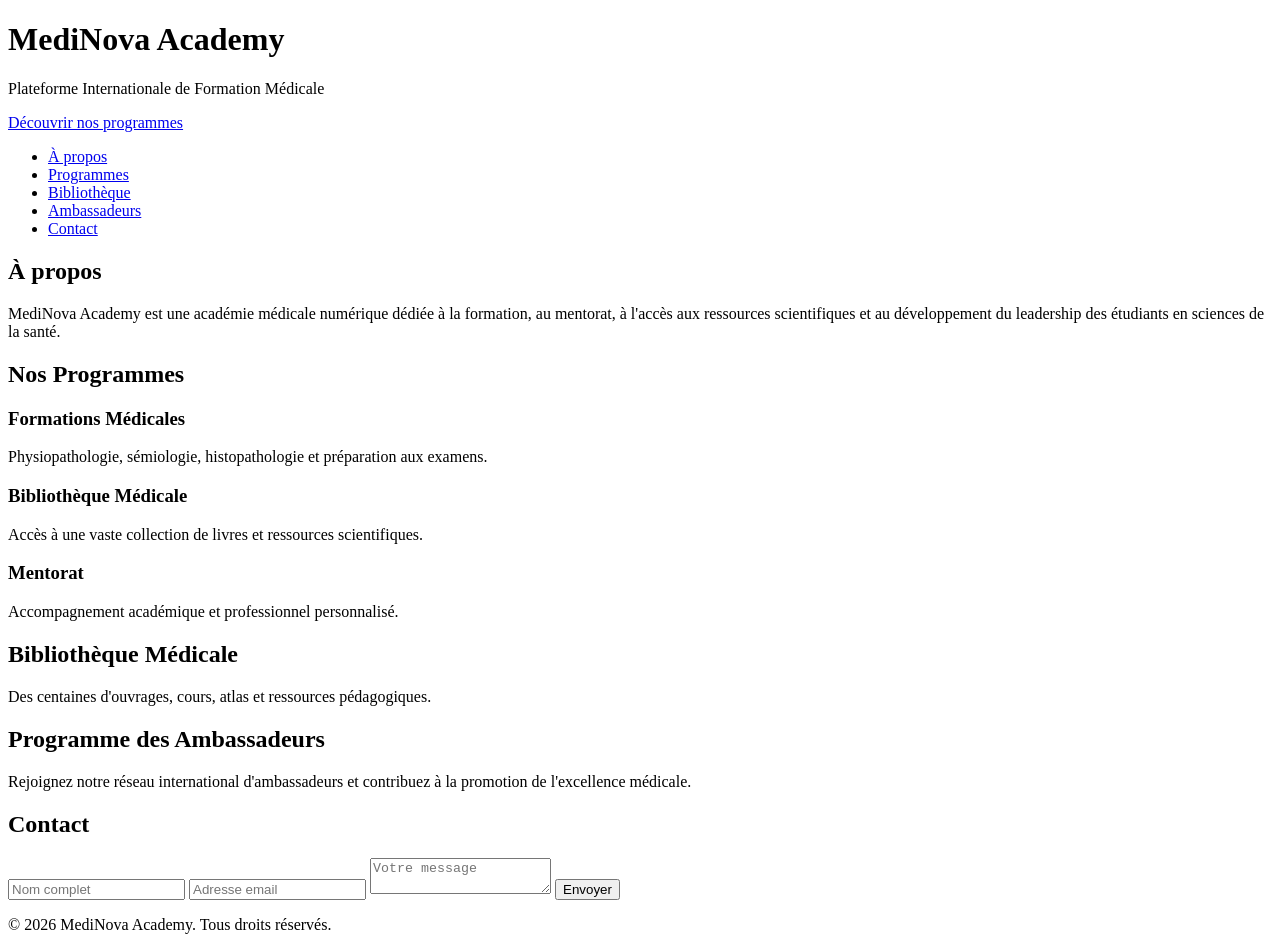
==== index.html @ 0060850b "Add initial HTML structure for MediNova Academy" ====
<!DOCTYPE html>
<html lang="fr">
<head>
<meta charset="UTF-8">
<meta name="viewport" content="width=device-width, initial-scale=1.0">
<title>MediNova Academy</title>
<link rel="stylesheet" href="style.css">
</head>
<body>

<header>
    <div class="container">
        <h1>MediNova Academy</h1>
        <p>Plateforme Internationale de Formation Médicale</p>
        <a href="#programmes" class="btn">Découvrir nos programmes</a>
    </div>
</header>

<nav>
    <ul>
        <li><a href="#apropos">À propos</a></li>
        <li><a href="#programmes">Programmes</a></li>
        <li><a href="#bibliotheque">Bibliothèque</a></li>
        <li><a href="#ambassadeurs">Ambassadeurs</a></li>
        <li><a href="#contact">Contact</a></li>
    </ul>
</nav>

<section id="apropos">
    <div class="container">
        <h2>À propos</h2>
        <p>
            MediNova Academy est une académie médicale numérique dédiée à la formation,
            au mentorat, à l'accès aux ressources scientifiques et au développement
            du leadership des étudiants en sciences de la santé.
        </p>
    </div>
</section>

<section id="programmes">
    <div class="container">
        <h2>Nos Programmes</h2>

        <div class="cards">
            <div class="card">
                <h3>Formations Médicales</h3>
                <p>Physiopathologie, sémiologie, histopathologie et préparation aux examens.</p>
            </div>

            <div class="card">
                <h3>Bibliothèque Médicale</h3>
                <p>Accès à une vaste collection de livres et ressources scientifiques.</p>
            </div>

            <div class="card">
                <h3>Mentorat</h3>
                <p>Accompagnement académique et professionnel personnalisé.</p>
            </div>
        </div>
    </div>
</section>

<section id="bibliotheque">
    <div class="container">
        <h2>Bibliothèque Médicale</h2>
        <p>
            Des centaines d'ouvrages, cours, atlas et ressources pédagogiques.
        </p>
    </div>
</section>

<section id="ambassadeurs">
    <div class="container">
        <h2>Programme des Ambassadeurs</h2>
        <p>
            Rejoignez notre réseau international d'ambassadeurs et contribuez à la
            promotion de l'excellence médicale.
        </p>
    </div>
</section>

<section id="contact">
    <div class="container">
        <h2>Contact</h2>

        <form id="contactForm">
            <input type="text" placeholder="Nom complet" required>
            <input type="email" placeholder="Adresse email" required>
            <textarea placeholder="Votre message" required></textarea>
            <button type="submit">Envoyer</button>
        </form>
    </div>
</section>

<footer>
    <p>© 2026 MediNova Academy. Tous droits réservés.</p>
</footer>

<script src="script.js"></script>

</body>
  </html>
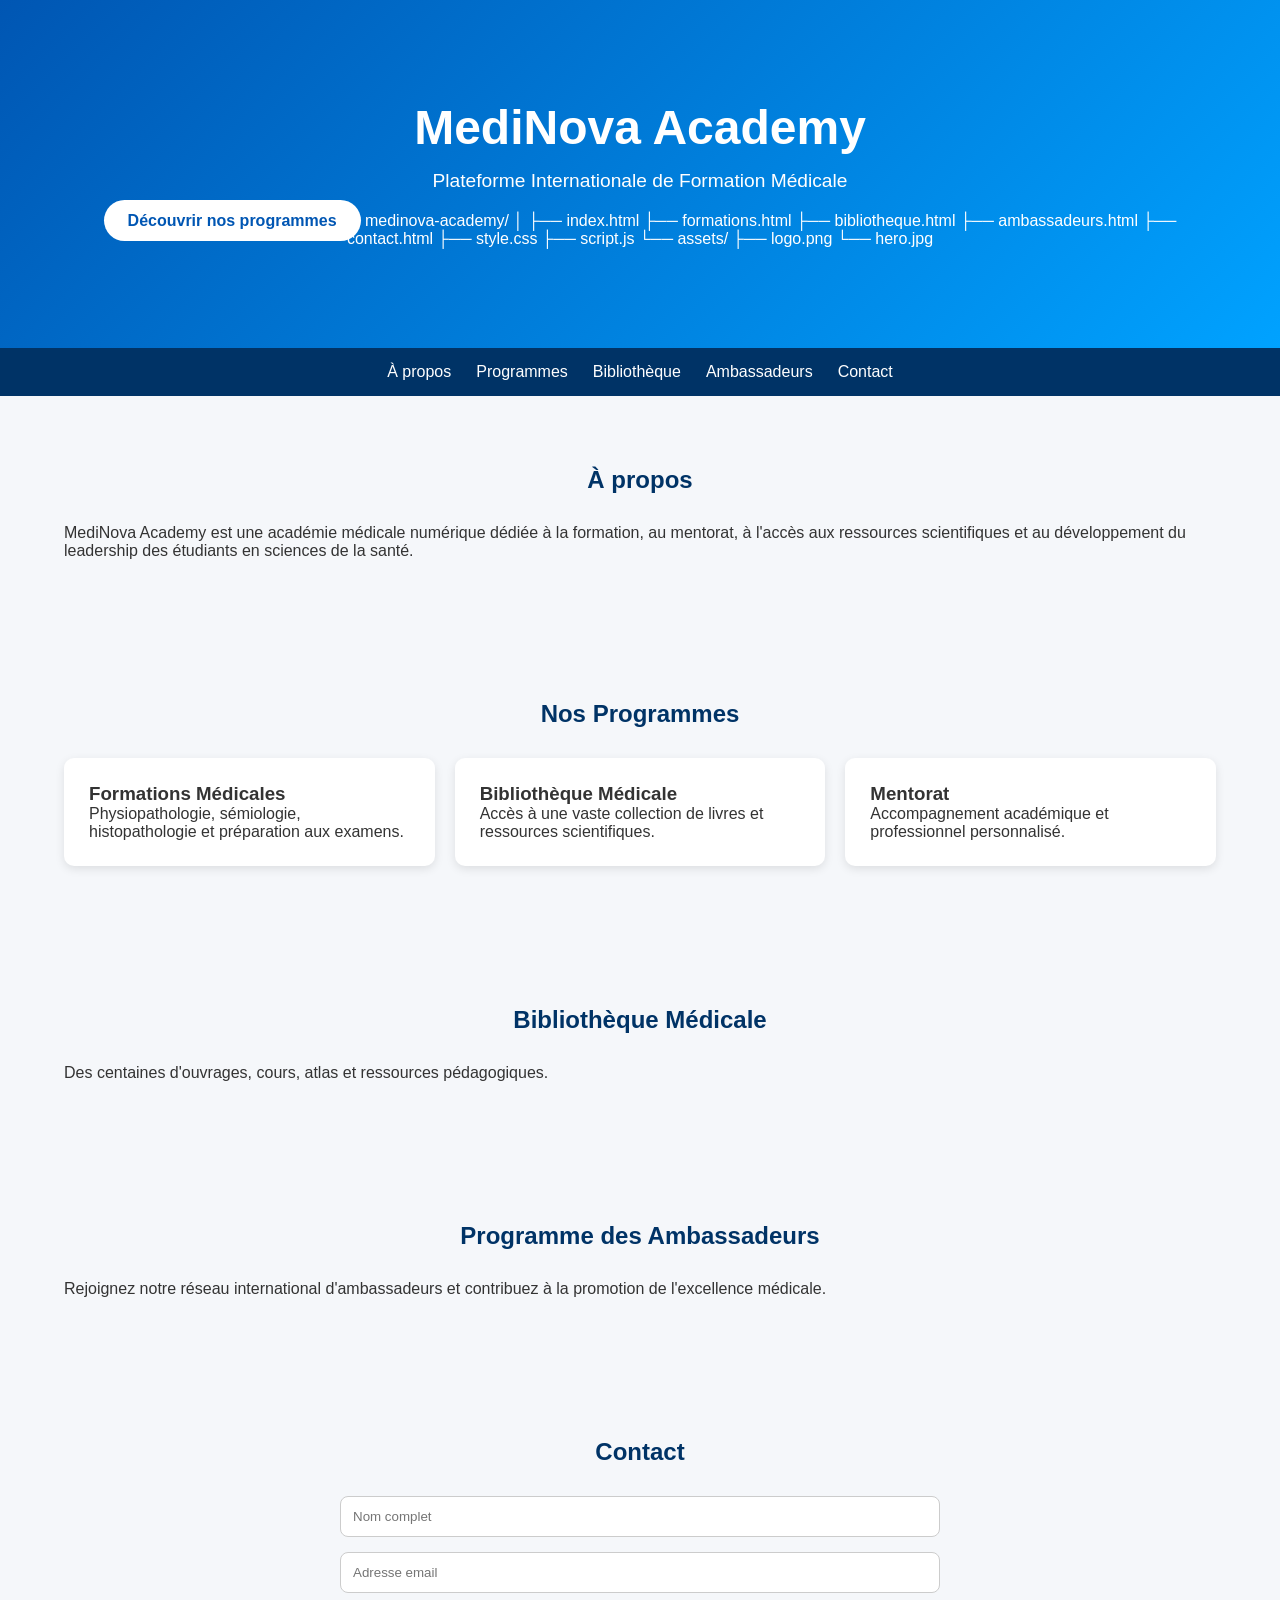
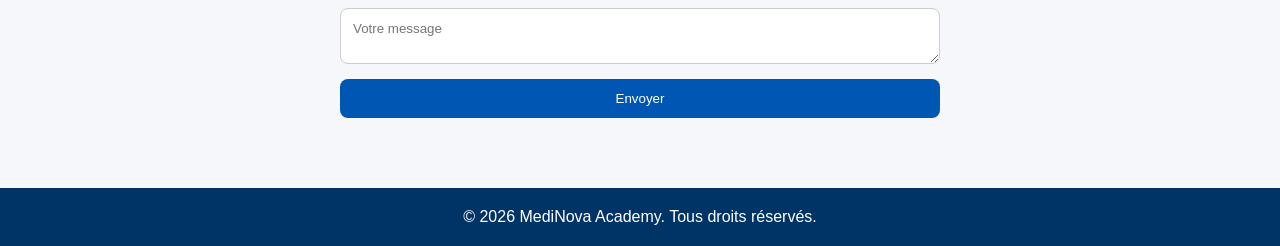
==== commit 90ce8c9a: "Update index.html with additional file structure" ====
--- a/index.html
+++ b/index.html
@@ -13,6 +13,18 @@
         <h1>MediNova Academy</h1>
         <p>Plateforme Internationale de Formation Médicale</p>
         <a href="#programmes" class="btn">Découvrir nos programmes</a>
+        medinova-academy/
+│
+├── index.html
+├── formations.html
+├── bibliotheque.html
+├── ambassadeurs.html
+├── contact.html
+├── style.css
+├── script.js
+└── assets/
+    ├── logo.png
+    └── hero.jpg
     </div>
 </header>
 
--- a/style.css
+++ b/style.css
@@ -0,0 +1,113 @@
+*{
+margin:0;
+padding:0;
+box-sizing:border-box;
+font-family:Arial,sans-serif;
+}
+
+body{
+background:#f5f7fa;
+color:#333;
+}
+
+.container{
+width:90%;
+max-width:1200px;
+margin:auto;
+}
+
+header{
+background:linear-gradient(135deg,#0056b3,#00a2ff);
+color:white;
+padding:100px 20px;
+text-align:center;
+}
+
+header h1{
+font-size:3rem;
+margin-bottom:15px;
+}
+
+header p{
+font-size:1.2rem;
+margin-bottom:20px;
+}
+
+.btn{
+background:white;
+color:#0056b3;
+padding:12px 24px;
+text-decoration:none;
+border-radius:30px;
+font-weight:bold;
+}
+
+nav{
+background:#003366;
+padding:15px;
+}
+
+nav ul{
+display:flex;
+justify-content:center;
+list-style:none;
+gap:25px;
+}
+
+nav a{
+color:white;
+text-decoration:none;
+}
+
+section{
+padding:70px 0;
+}
+
+h2{
+text-align:center;
+margin-bottom:30px;
+color:#003366;
+}
+
+.cards{
+display:grid;
+grid-template-columns:repeat(auto-fit,minmax(250px,1fr));
+gap:20px;
+}
+
+.card{
+background:white;
+padding:25px;
+border-radius:10px;
+box-shadow:0 3px 10px rgba(0,0,0,0.1);
+}
+
+form{
+display:flex;
+flex-direction:column;
+gap:15px;
+max-width:600px;
+margin:auto;
+}
+
+input, textarea{
+padding:12px;
+border:1px solid #ccc;
+border-radius:8px;
+}
+
+button{
+padding:12px;
+background:#0056b3;
+color:white;
+border:none;
+border-radius:8px;
+cursor:pointer;
+}
+
+footer{
+background:#003366;
+color:white;
+text-align:center;
+padding:20px;
+}
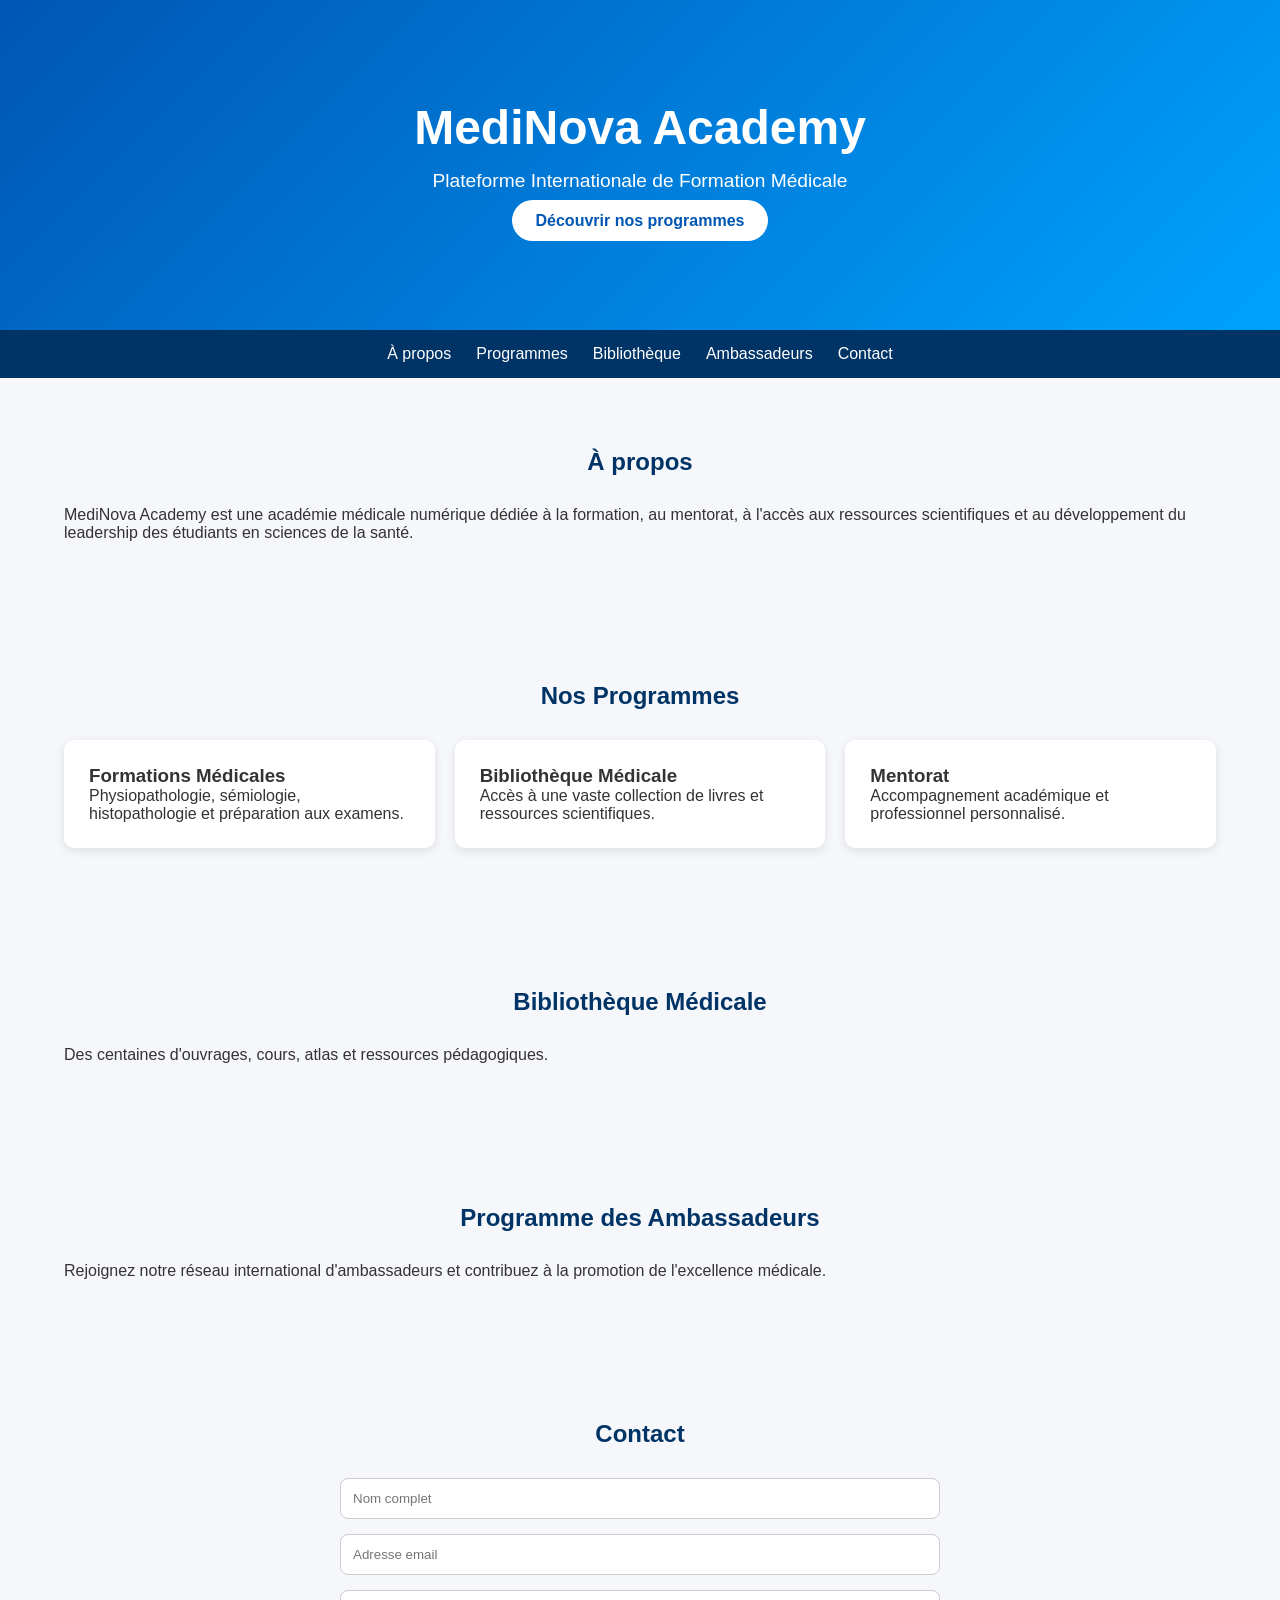
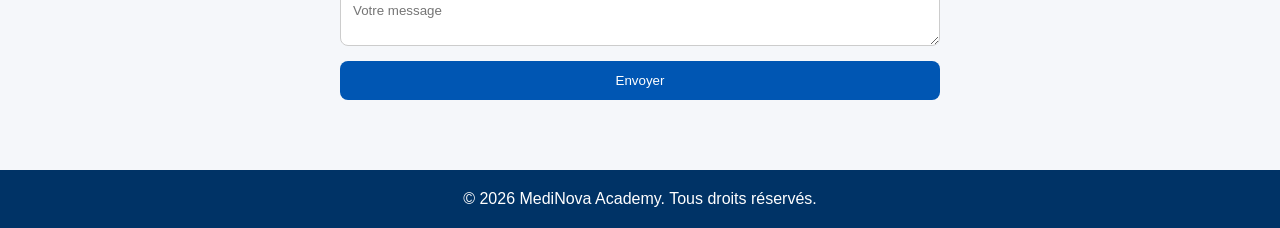
==== commit f909cf46: "Clean up index.html by removing comments Removed directory structure comments from index.html." ====
--- a/index.html
+++ b/index.html
@@ -13,18 +13,6 @@
         <h1>MediNova Academy</h1>
         <p>Plateforme Internationale de Formation Médicale</p>
         <a href="#programmes" class="btn">Découvrir nos programmes</a>
-        medinova-academy/
-│
-├── index.html
-├── formations.html
-├── bibliotheque.html
-├── ambassadeurs.html
-├── contact.html
-├── style.css
-├── script.js
-└── assets/
-    ├── logo.png
-    └── hero.jpg
     </div>
 </header>
 
